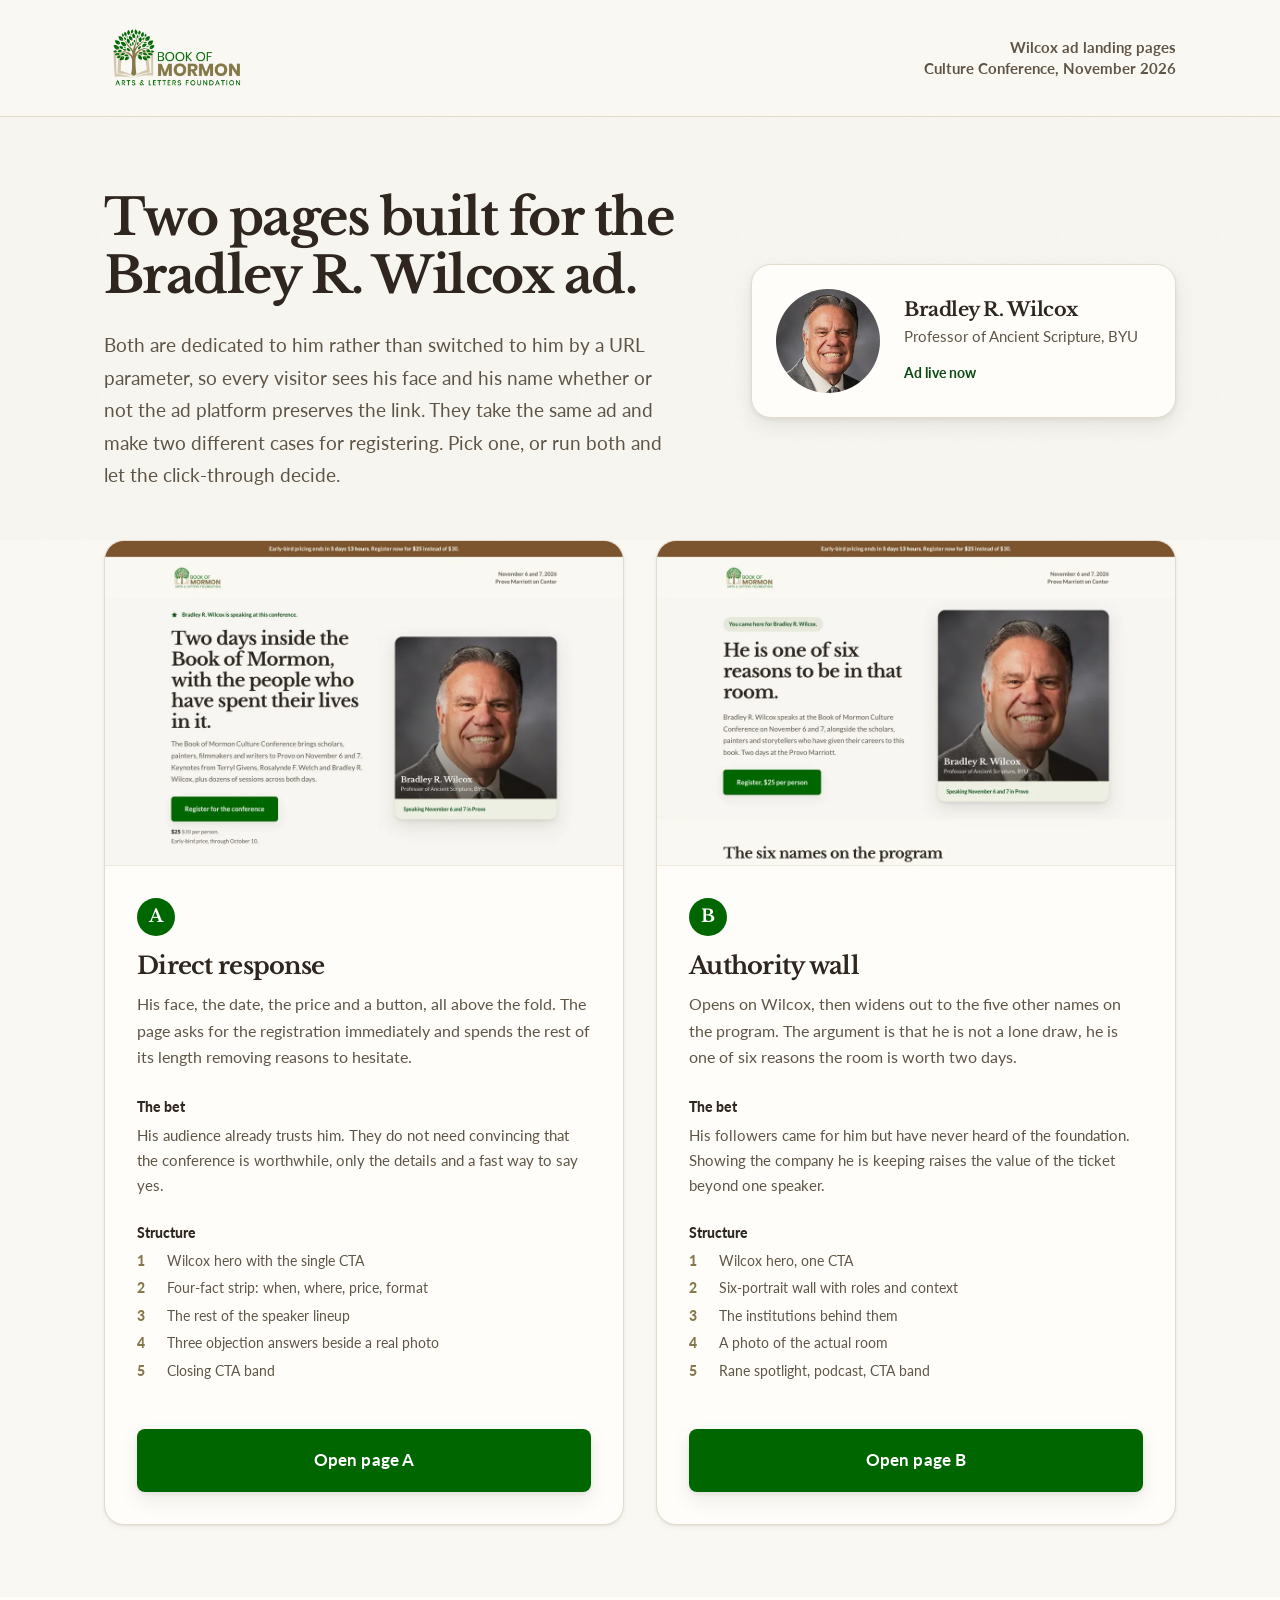
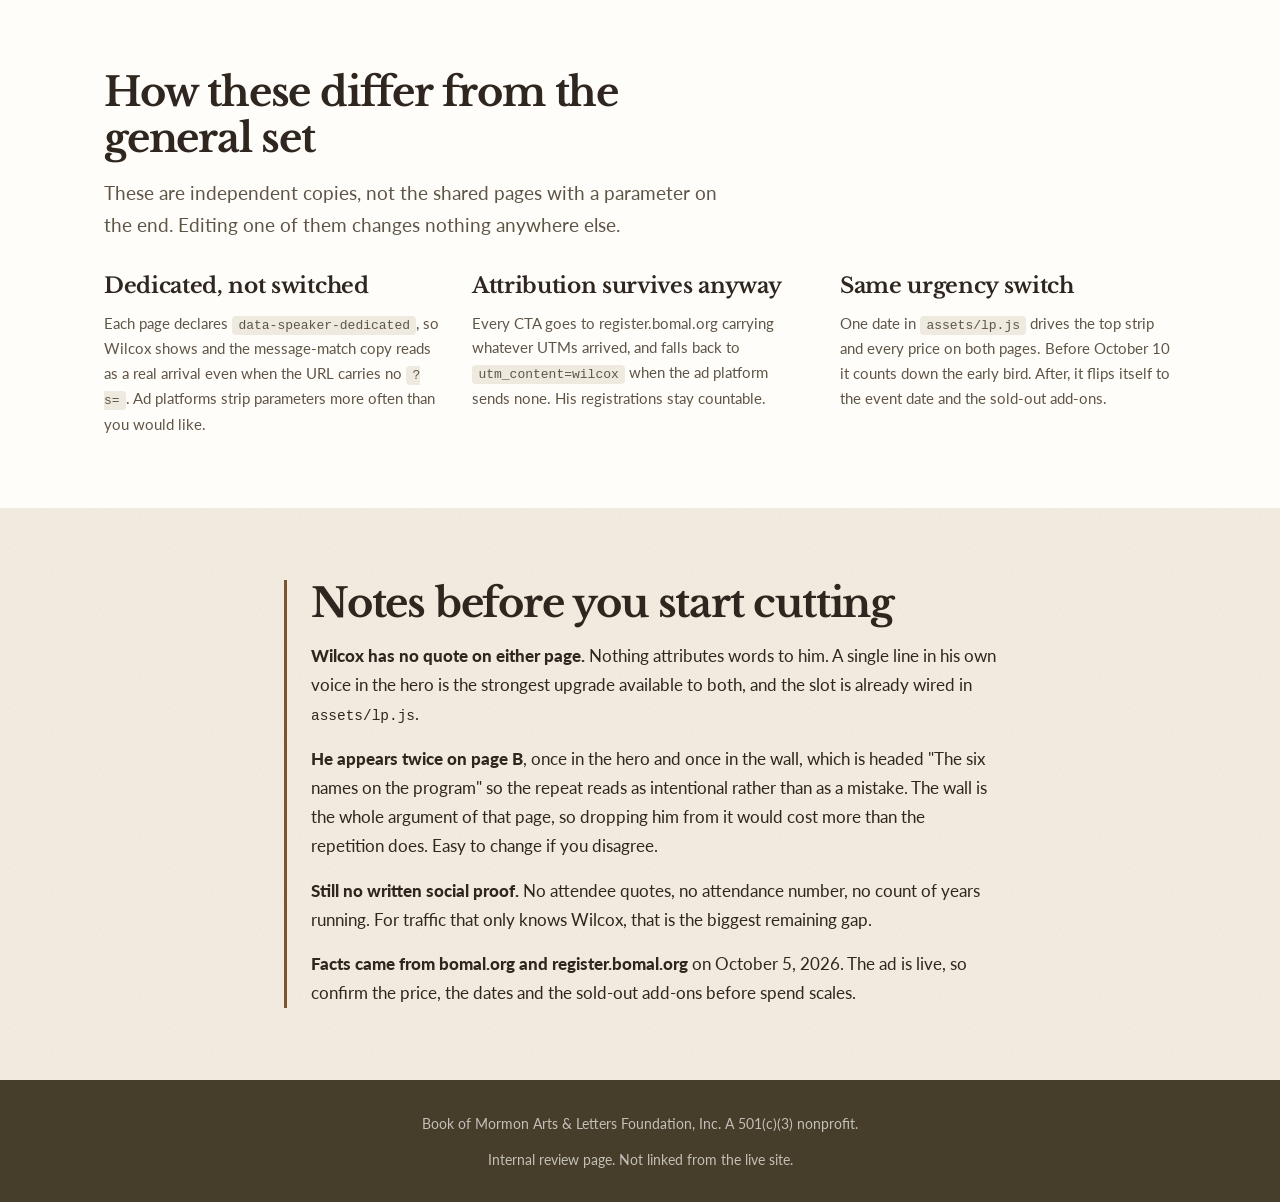
==== index.html @ 89d8a471 "Two landing pages dedicated to the Bradley R. Wilcox ad Independent copies of options A and B, so ed" ====
<!DOCTYPE html>
<html lang="en" data-asset-base="brand_assets/">
<head>
<meta charset="utf-8">
<meta name="viewport" content="width=device-width, initial-scale=1">
<title>Wilcox ad landing pages | Book of Mormon Culture Conference</title>
<meta name="description" content="Two landing pages built for the live Bradley R. Wilcox ad. Review and pick a direction.">
<link rel="icon" href="brand_assets/logo-icon.webp">
<link rel="preconnect" href="https://fonts.googleapis.com">
<link rel="preconnect" href="https://fonts.gstatic.com" crossorigin>
<link href="https://fonts.googleapis.com/css2?family=Libre+Baskerville:ital,wght@0,400;0,700;1,400&family=Lato:wght@400;600;700;900&display=swap" rel="stylesheet">
<link rel="stylesheet" href="assets/brand.css">
<style>
  body{ padding-bottom:0; }

  .topbar{ padding-block:var(--s4); border-bottom:1px solid var(--line); }
  .topbar .wrap{ display:flex; align-items:center; justify-content:space-between; gap:var(--s3); flex-wrap:wrap; }
  .topbar img{ height:68px; width:auto; display:block; }
  .topbar .tag{ font-size:.9375rem; font-weight:700; color:var(--ink-soft); text-align:right; line-height:1.4; }

  .intro{ padding-block:var(--s7) var(--s6); }
  .intro-grid{ display:grid; gap:var(--s6); align-items:center; }
  @media (min-width:860px){ .intro-grid{ grid-template-columns:1.15fr .85fr; gap:var(--s7); } }
  .intro h1{ max-width:18ch; }
  .intro .lede{ margin-top:var(--s4); }

  .whocard{ display:flex; align-items:center; gap:var(--s4); padding:var(--s4);
    background:var(--card); border:1px solid var(--line); border-radius:var(--rad-xl); box-shadow:var(--sh-2); }
  .whocard .portrait{ width:104px; height:104px; flex:none; border-radius:50%; }
  .whocard .portrait::after{ display:none; }
  .whocard b{ display:block; font-family:'Libre Baskerville',Georgia,serif; font-weight:700;
    font-size:1.2rem; letter-spacing:-.025em; line-height:1.25; }
  .whocard span{ display:block; margin-top:.3rem; font-size:.9375rem; color:var(--ink-soft); line-height:1.55; }
  .whocard em{ display:block; margin-top:var(--s2); font-style:normal; font-size:.875rem;
    font-weight:700; color:var(--green-deep); }

  .options{ display:grid; gap:var(--s5); }
  @media (min-width:860px){ .options{ grid-template-columns:repeat(2,1fr); } }

  .opt{ display:flex; flex-direction:column; background:var(--card); border:1px solid var(--line);
    border-radius:var(--rad-xl); box-shadow:var(--sh-1); overflow:hidden;
    transition:transform .3s var(--ease), box-shadow .3s var(--ease); }
  .opt:hover{ transform:translateY(-4px); box-shadow:var(--sh-3); }

  .opt-shot{ border-bottom:1px solid var(--line-soft); overflow:hidden; background:var(--paper); }
  .opt-shot img{ display:block; width:100%; height:auto; }

  .opt-top{ padding:var(--s5) var(--s5) var(--s4); }
  .opt-letter{ display:inline-flex; align-items:center; justify-content:center;
    width:38px; height:38px; border-radius:50%; background:var(--green); color:#fff;
    font-family:'Libre Baskerville',Georgia,serif; font-weight:700; font-size:1.1rem; margin-bottom:var(--s3); }
  .opt-top h2{ font-size:1.5rem; margin-bottom:var(--s2); }
  .opt-top .what{ font-size:1rem; color:var(--ink-soft); line-height:1.65; }

  .opt-body{ padding:0 var(--s5) var(--s4); flex:1; display:flex; flex-direction:column; gap:var(--s4); }
  .opt-row b{ display:block; font-size:.875rem; font-weight:900; margin-bottom:.3rem; }
  .opt-row p{ font-size:.9375rem; color:var(--ink-soft); line-height:1.65; }
  .opt-structure{ list-style:none; margin:0; padding:0; font-size:.875rem; color:var(--ink-soft); line-height:1.5; }
  .opt-structure li{ display:flex; gap:.55rem; }
  .opt-structure li + li{ margin-top:.4rem; }
  .opt-structure .n{ flex:none; width:1.3rem; font-weight:900; color:var(--tan); }

  .opt-foot{ margin-top:auto; padding:var(--s4) var(--s5) var(--s5); }

  .mech{ display:grid; gap:var(--s5); }
  @media (min-width:800px){ .mech{ grid-template-columns:repeat(3,1fr); } }
  .mech h3{ margin-bottom:var(--s2); }
  .mech p{ font-size:.9375rem; color:var(--ink-soft); line-height:1.65; }
  .mech code{ font-family:ui-monospace,SFMono-Regular,Menlo,monospace; font-size:.8125rem;
    background:rgba(133,120,74,.14); padding:.12rem .4rem; border-radius:4px; }

  .note{ border-left:3px solid var(--brown); padding-left:var(--s4); }
  .note p + p{ margin-top:var(--s3); }
  .note b{ font-weight:900; }
  .note code{ font-family:ui-monospace,SFMono-Regular,Menlo,monospace; font-size:.85em; }
</style>
</head>
<body>

<header class="topbar">
  <div class="wrap">
    <img src="brand_assets/logo-full.webp" alt="Book of Mormon Arts &amp; Letters Foundation">
    <p class="tag">Wilcox ad landing pages<br>Culture Conference, November 2026</p>
  </div>
</header>

<main>
  <section class="intro grain">
    <div class="wrap intro-grid">
      <div>
        <h1>Two pages built for the Bradley R. Wilcox ad.</h1>
        <p class="lede measure">
          Both are dedicated to him rather than switched to him by a URL parameter, so every
          visitor sees his face and his name whether or not the ad platform preserves the link.
          They take the same ad and make two different cases for registering. Pick one, or run
          both and let the click-through decide.
        </p>
      </div>
      <div class="whocard">
        <div class="portrait">
          <img src="brand_assets/speakers/wilcox.webp" alt="Bradley R. Wilcox" width="400" height="400">
        </div>
        <div>
          <b>Bradley R. Wilcox</b>
          <span>Professor of Ancient Scripture, BYU</span>
          <em>Ad live now</em>
        </div>
      </div>
    </div>
  </section>

  <section class="section" style="padding-top:0">
    <div class="wrap">
      <div class="options">

        <article class="opt">
          <div class="opt-shot">
            <img src="brand_assets/shots/page-a.webp" alt="Preview of landing page A" width="1120" height="700" loading="lazy">
          </div>
          <div class="opt-top">
            <p class="opt-letter">A</p>
            <h2>Direct response</h2>
            <p class="what">
              His face, the date, the price and a button, all above the fold. The page asks for
              the registration immediately and spends the rest of its length removing reasons to
              hesitate.
            </p>
          </div>
          <div class="opt-body">
            <div class="opt-row">
              <b>The bet</b>
              <p>His audience already trusts him. They do not need convincing that the conference
                 is worthwhile, only the details and a fast way to say yes.</p>
            </div>
            <div class="opt-row">
              <b>Structure</b>
              <ul class="opt-structure">
                <li><span class="n">1</span><span>Wilcox hero with the single CTA</span></li>
                <li><span class="n">2</span><span>Four-fact strip: when, where, price, format</span></li>
                <li><span class="n">3</span><span>The rest of the speaker lineup</span></li>
                <li><span class="n">4</span><span>Three objection answers beside a real photo</span></li>
                <li><span class="n">5</span><span>Closing CTA band</span></li>
              </ul>
            </div>
          </div>
          <div class="opt-foot">
            <a class="btn btn-primary btn-block" href="direct.html">Open page A</a>
          </div>
        </article>

        <article class="opt">
          <div class="opt-shot">
            <img src="brand_assets/shots/page-b.webp" alt="Preview of landing page B" width="1120" height="700" loading="lazy">
          </div>
          <div class="opt-top">
            <p class="opt-letter">B</p>
            <h2>Authority wall</h2>
            <p class="what">
              Opens on Wilcox, then widens out to the five other names on the program. The
              argument is that he is not a lone draw, he is one of six reasons the room is worth
              two days.
            </p>
          </div>
          <div class="opt-body">
            <div class="opt-row">
              <b>The bet</b>
              <p>His followers came for him but have never heard of the foundation. Showing the
                 company he is keeping raises the value of the ticket beyond one speaker.</p>
            </div>
            <div class="opt-row">
              <b>Structure</b>
              <ul class="opt-structure">
                <li><span class="n">1</span><span>Wilcox hero, one CTA</span></li>
                <li><span class="n">2</span><span>Six-portrait wall with roles and context</span></li>
                <li><span class="n">3</span><span>The institutions behind them</span></li>
                <li><span class="n">4</span><span>A photo of the actual room</span></li>
                <li><span class="n">5</span><span>Rane spotlight, podcast, CTA band</span></li>
              </ul>
            </div>
          </div>
          <div class="opt-foot">
            <a class="btn btn-primary btn-block" href="authority.html">Open page B</a>
          </div>
        </article>

      </div>
    </div>
  </section>

  <section class="section band-card">
    <div class="wrap stack-5">
      <div class="measure">
        <h2>How these differ from the general set</h2>
        <p class="lede" style="margin-top:var(--s3)">
          These are independent copies, not the shared pages with a parameter on the end.
          Editing one of them changes nothing anywhere else.
        </p>
      </div>
      <div class="mech">
        <div>
          <h3>Dedicated, not switched</h3>
          <p>
            Each page declares <code>data-speaker-dedicated</code>, so Wilcox shows and the
            message-match copy reads as a real arrival even when the URL carries no
            <code>?s=</code>. Ad platforms strip parameters more often than you would like.
          </p>
        </div>
        <div>
          <h3>Attribution survives anyway</h3>
          <p>
            Every CTA goes to register.bomal.org carrying whatever UTMs arrived, and falls back
            to <code>utm_content=wilcox</code> when the ad platform sends none. His registrations
            stay countable.
          </p>
        </div>
        <div>
          <h3>Same urgency switch</h3>
          <p>
            One date in <code>assets/lp.js</code> drives the top strip and every price on both
            pages. Before October 10 it counts down the early bird. After, it flips itself to the
            event date and the sold-out add-ons.
          </p>
        </div>
      </div>
    </div>
  </section>

  <section class="section band-paper grain">
    <div class="wrap-narrow">
      <div class="note">
        <h2 style="margin-bottom:var(--s3)">Notes before you start cutting</h2>
        <p>
          <b>Wilcox has no quote on either page.</b> Nothing attributes words to him. A single
          line in his own voice in the hero is the strongest upgrade available to both, and the
          slot is already wired in <code>assets/lp.js</code>.
        </p>
        <p>
          <b>He appears twice on page B</b>, once in the hero and once in the wall, which is
          headed "The six names on the program" so the repeat reads as intentional rather than
          as a mistake. The wall is the whole argument of that page, so dropping him from it
          would cost more than the repetition does. Easy to change if you disagree.
        </p>
        <p>
          <b>Still no written social proof.</b> No attendee quotes, no attendance number, no
          count of years running. For traffic that only knows Wilcox, that is the biggest
          remaining gap.
        </p>
        <p>
          <b>Facts came from bomal.org and register.bomal.org</b> on October 5, 2026. The ad is
          live, so confirm the price, the dates and the sold-out add-ons before spend scales.
        </p>
      </div>
    </div>
  </section>
</main>

<footer class="sitefoot">
  <div class="wrap center stack-2">
    <p>Book of Mormon Arts &amp; Letters Foundation, Inc. A 501(c)(3) nonprofit.</p>
    <p>Internal review page. Not linked from the live site.</p>
  </div>
</footer>

</body>
</html>
---- assets/brand.css ----
/* ============================================================
   Book of Mormon Arts & Letters Foundation
   Landing page brand layer. Shared by all four options.
   Palette and type pulled from the live bomal.org build.
   ============================================================ */

:root{
  /* Ink */
  --ink:        #2E261F;   /* hsl(30 20% 15%) site foreground */
  --ink-soft:   #5F5547;   /* hsl(30 15% 45%) site muted-foreground */
  --ink-faint:  #8C8272;

  /* Paper */
  --cream:      #FAF8F3;   /* hsl(40 30% 97%) site background */
  --paper:      #F3EEE1;   /* warmer band */
  --card:       #FFFDF9;   /* hsl(40 20% 99%) site card */
  --line:       #E3DCCC;   /* hsl(40 20% 85%) site border */
  --line-soft:  #EFEADD;

  /* Green: the logo mark is a deep forest green, the site chrome a muted olive. */
  --green:      #006700;   /* sampled from logo-full.webp */
  --green-deep: #0A4A12;
  --green-dark: #255125;   /* sampled from logo-full.webp */
  --olive:      #7D975E;   /* hsl(93 23% 48%) site primary */
  --olive-dark: #6E8750;   /* hsl(93 23% 44%) site faq-q-bg */

  /* Earth */
  --tan:        #85784A;   /* sampled from logo-full.webp */
  --tan-light:  #D2C7AD;   /* sampled from logo-full.webp */
  --brown:      #7C542D;   /* hsl(30 47% 33%) site brown */
  --bark:       #463D2A;   /* hsl(40 25% 22%) site nav */

  /* Spacing scale. Intentional tokens, not arbitrary steps. */
  --s1: .5rem;  --s2: .75rem; --s3: 1rem;   --s4: 1.5rem;
  --s5: 2rem;   --s6: 3rem;   --s7: 4.5rem; --s8: 6.5rem;

  --rad:   .5rem;
  --rad-lg:.75rem;
  --rad-xl:1.25rem;

  /* Elevation. Dark only, never a coloured glow. */
  --sh-1: 0 1px 2px rgba(29,23,16,.06), 0 2px 6px rgba(29,23,16,.05);
  --sh-2: 0 2px 4px rgba(29,23,16,.07), 0 8px 20px rgba(29,23,16,.08);
  --sh-3: 0 4px 8px rgba(29,23,16,.08), 0 18px 44px rgba(29,23,16,.12);

  --ease: cubic-bezier(.34,1.3,.5,1);
}

*,*::before,*::after{ box-sizing:border-box; }

/* The hidden attribute has to outrank author display rules, or speaker-only
   blocks and struck-through prices render when they should not. */
[hidden]{ display:none !important; }

html{ -webkit-text-size-adjust:100%; }

body{
  margin:0;
  background:var(--cream);
  color:var(--ink);
  font-family:'Lato',-apple-system,BlinkMacSystemFont,'Segoe UI',sans-serif;
  font-size:1.0625rem;
  line-height:1.7;
  -webkit-font-smoothing:antialiased;
}

h1,h2,h3,.display{
  font-family:'Libre Baskerville',Georgia,serif;
  font-weight:700;
  line-height:1.15;
  letter-spacing:-.03em;
  margin:0;
  color:var(--ink);
}
h1{ font-size:clamp(2.05rem,4.6vw,3.15rem); }
h2{ font-size:clamp(1.65rem,3.6vw,2.5rem); }
h3{ font-size:clamp(1.1rem,1.8vw,1.35rem); letter-spacing:-.015em; }
p{ margin:0; }
a{ color:inherit; }

/* Body copy sits at a comfortable measure. */
.lede{ font-size:clamp(1.0625rem,1.6vw,1.2rem); color:var(--ink-soft); line-height:1.7; }
.measure{ max-width:62ch; }
.measure-tight{ max-width:46ch; }

/* ---------- Layout ---------- */
.wrap{ width:100%; max-width:1120px; margin-inline:auto; padding-inline:var(--s4); }
.wrap-narrow{ width:100%; max-width:760px; margin-inline:auto; padding-inline:var(--s4); }
.section{ padding-block:var(--s7); }
.section-lg{ padding-block:var(--s8); }

/* Textured paper band, built from the hero banner's own cream. */
.band-paper{ background:var(--paper); }
.band-card { background:var(--card); }
.band-bark {
  background:
    radial-gradient(900px 420px at 18% 0%,  rgba(125,151,94,.22), transparent 62%),
    radial-gradient(780px 460px at 86% 100%, rgba(124,84,45,.26), transparent 60%),
    var(--bark);
  color:var(--cream);
}
.band-bark h1,.band-bark h2,.band-bark h3{ color:#fff; }
.band-bark .lede{ color:rgba(250,248,243,.78); }

/* Fine grain so large flat fields do not look like plastic. */
.grain{ position:relative; isolation:isolate; }
.grain::after{
  content:''; position:absolute; inset:0; z-index:-1; pointer-events:none;
  opacity:.5; mix-blend-mode:multiply;
  background-image:url("data:image/svg+xml,%3Csvg xmlns='http://www.w3.org/2000/svg' width='160' height='160'%3E%3Cfilter id='n'%3E%3CfeTurbulence type='fractalNoise' baseFrequency='.85' numOctaves='3' stitchTiles='stitch'/%3E%3CfeColorMatrix type='saturate' values='0'/%3E%3C/filter%3E%3Crect width='160' height='160' filter='url(%23n)' opacity='.19'/%3E%3C/svg%3E");
}

/* ---------- Buttons ---------- */
.btn{
  display:inline-block; text-align:center;
  font-family:'Lato',sans-serif; font-weight:700; font-size:1.0625rem;
  letter-spacing:.005em; text-decoration:none; cursor:pointer;
  padding:1rem 1.9rem; border-radius:var(--rad); border:1px solid transparent;
  transition:transform .22s var(--ease), opacity .22s var(--ease), background-color .22s var(--ease), border-color .22s var(--ease), color .22s var(--ease);
}
.btn:hover{ transform:translateY(-2px); }
.btn:active{ transform:translateY(0); }
.btn:focus-visible{ outline:3px solid var(--bark); outline-offset:3px; }

.btn-primary{ background:var(--green); color:#fff; box-shadow:var(--sh-2); }
.btn-primary:hover{ background:var(--green-deep); }

.btn-onbark{ background:#fff; color:var(--green-deep); box-shadow:var(--sh-2); }
.btn-onbark:hover{ background:#F2EFE7; }
.btn-onbark:focus-visible{ outline-color:#fff; }

.btn-ghost{ background:transparent; color:var(--ink); border-color:var(--line); }
.btn-ghost:hover{ border-color:var(--tan); background:rgba(133,120,74,.07); }

.btn-lg{ padding:1.15rem 2.3rem; font-size:1.125rem; }
.btn-block{ width:100%; }

/* ---------- Pieces ---------- */
.card{
  background:var(--card); border:1px solid var(--line);
  border-radius:var(--rad-lg); box-shadow:var(--sh-1);
}

.rule{ height:1px; background:var(--line); border:0; margin:0; }

/* Portrait treatment: colour layer plus a bottom scrim so the grey studio
   backdrops of the supplied headshots sit in the warm palette. */
.portrait{ position:relative; overflow:hidden; background:var(--tan-light); }
.portrait img{ display:block; width:100%; height:100%; object-fit:cover; }
.portrait::before{
  content:''; position:absolute; inset:0; z-index:1; pointer-events:none;
  background:var(--tan); mix-blend-mode:multiply; opacity:.16;
}
.portrait::after{
  content:''; position:absolute; inset:0; z-index:2; pointer-events:none;
  background:linear-gradient(to top, rgba(29,23,16,.6), rgba(29,23,16,0) 55%);
}
.portrait > .portrait-cap{ position:absolute; z-index:3; left:0; right:0; bottom:0; padding:var(--s3); color:#fff; }

/* Urgency strip */
.urgency{
  background:var(--brown); color:#fff;
  font-size:.9375rem; font-weight:600; letter-spacing:.005em;
  text-align:center; padding:.7rem var(--s3); line-height:1.45;
}
.urgency b{ font-weight:900; }

/* Sticky mobile action bar. Every option carries one. */
.stickybar{
  position:fixed; left:0; right:0; bottom:0; z-index:60;
  background:rgba(255,253,249,.97); border-top:1px solid var(--line);
  box-shadow:0 -4px 20px rgba(29,23,16,.1);
  padding:.7rem var(--s3) calc(.7rem + env(safe-area-inset-bottom));
  display:flex; align-items:center; gap:var(--s3);
}
.stickybar .sb-price{ font-size:.875rem; line-height:1.3; color:var(--ink-soft); flex:1; }
.stickybar .sb-price strong{ display:block; color:var(--ink); font-weight:900; font-size:1rem; }
.stickybar .btn{ padding:.8rem 1.4rem; font-size:1rem; }
@media (min-width:860px){ .stickybar{ display:none; } }
@media (max-width:859px){ body{ padding-bottom:5.5rem; } }

/* Footer */
.sitefoot{ background:var(--bark); color:rgba(250,248,243,.7); font-size:.875rem; padding-block:var(--s5); }
.sitefoot a{ color:rgba(250,248,243,.9); }
.sitefoot a:hover{ color:#fff; }

/* Shared helpers */
.stack-1>*+*{ margin-top:var(--s1); }
.stack-2>*+*{ margin-top:var(--s2); }
.stack-3>*+*{ margin-top:var(--s3); }
.stack-4>*+*{ margin-top:var(--s4); }
.stack-5>*+*{ margin-top:var(--s5); }
.stack-6>*+*{ margin-top:var(--s6); }
.center{ text-align:center; }
.mx-auto{ margin-inline:auto; }

@media (prefers-reduced-motion:reduce){
  *,*::before,*::after{ animation-duration:.01ms !important; transition-duration:.01ms !important; }
  .btn:hover{ transform:none; }
}

/* Phone: the logo lockup and the date line crowd each other in the topbar.
   Raised specificity so this lands after each page's own .topbar rules. */
@media (max-width:560px){
  body .topbar img{ height:50px; }
  body .topbar .when,
  body .topbar .tag{ font-size:.8125rem; line-height:1.4; }
  body .topbar .wrap{ gap:var(--s2); }
}

/* ---------- Event photography ----------
   Real photos from a previous conference. Treated lightly on purpose: these
   are social proof, so faces have to stay legible. A faint warm multiply ties
   them to the palette without muddying skin tones. */
.photo{ position:relative; overflow:hidden; border-radius:var(--rad-lg);
  box-shadow:var(--sh-2); background:var(--tan-light); }
.photo img{ display:block; width:100%; height:100%; object-fit:cover; }
.photo::before{ content:''; position:absolute; inset:0; z-index:1; pointer-events:none;
  background:var(--tan); mix-blend-mode:multiply; opacity:.1; }

/* Only where copy sits on top of the image. */
.photo-caption::after{ content:''; position:absolute; inset:0; z-index:2; pointer-events:none;
  background:linear-gradient(to top, rgba(29,23,16,.78), rgba(29,23,16,.1) 55%, rgba(29,23,16,0)); }
.photo-caption .cap{ position:absolute; z-index:3; left:0; right:0; bottom:0;
  padding:var(--s5); color:#fff; }
.photo-caption .cap p{ font-size:1.0625rem; line-height:1.6; max-width:48ch;
  color:rgba(255,255,255,.92); }
.photo-caption .cap b{ display:block; font-family:'Libre Baskerville',Georgia,serif;
  font-weight:700; font-size:1.25rem; letter-spacing:-.02em; margin-bottom:.3rem; color:#fff; }

/* Full-bleed band that still respects the page gutter on phones. */
.photo-band{ width:100%; max-width:1280px; margin-inline:auto; padding-inline:var(--s4); }
.photo-band .photo{ aspect-ratio:16/9; border-radius:var(--rad-xl); }
@media (max-width:620px){ .photo-band .photo{ aspect-ratio:4/3; } }
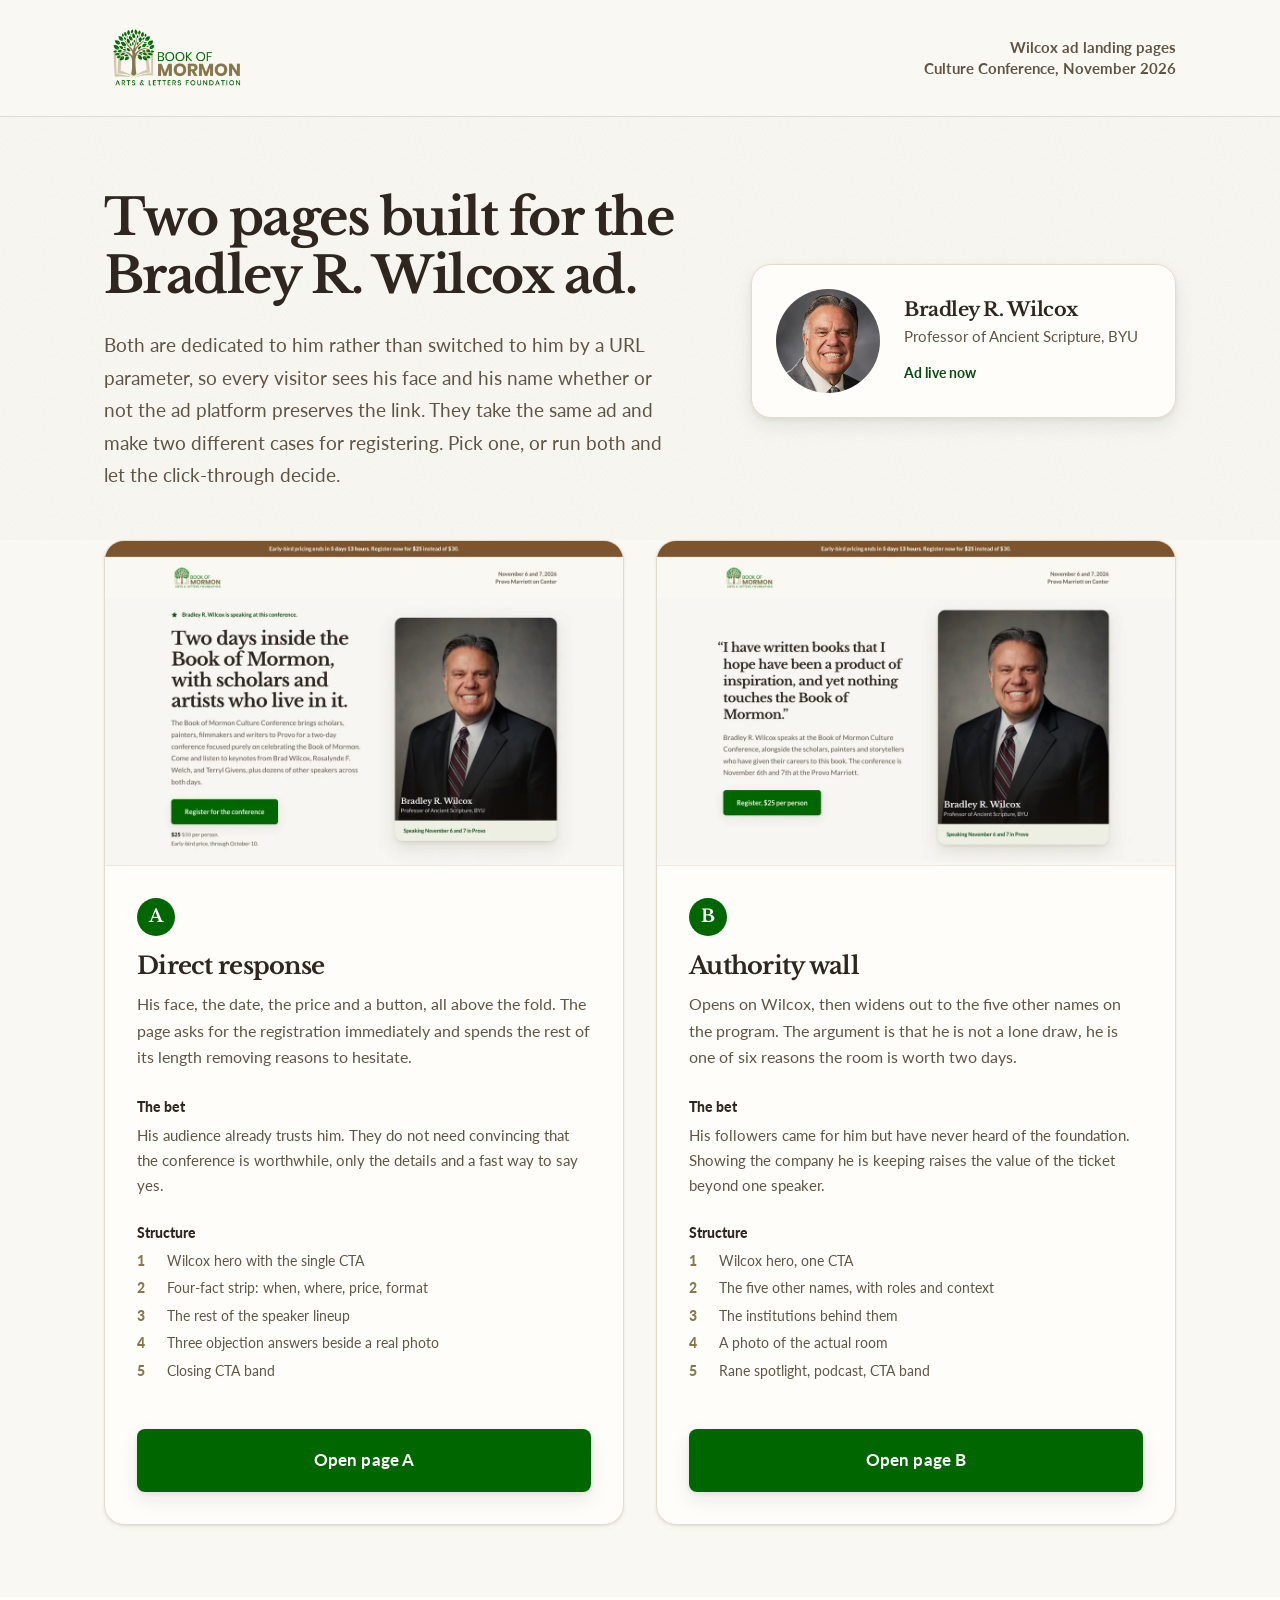
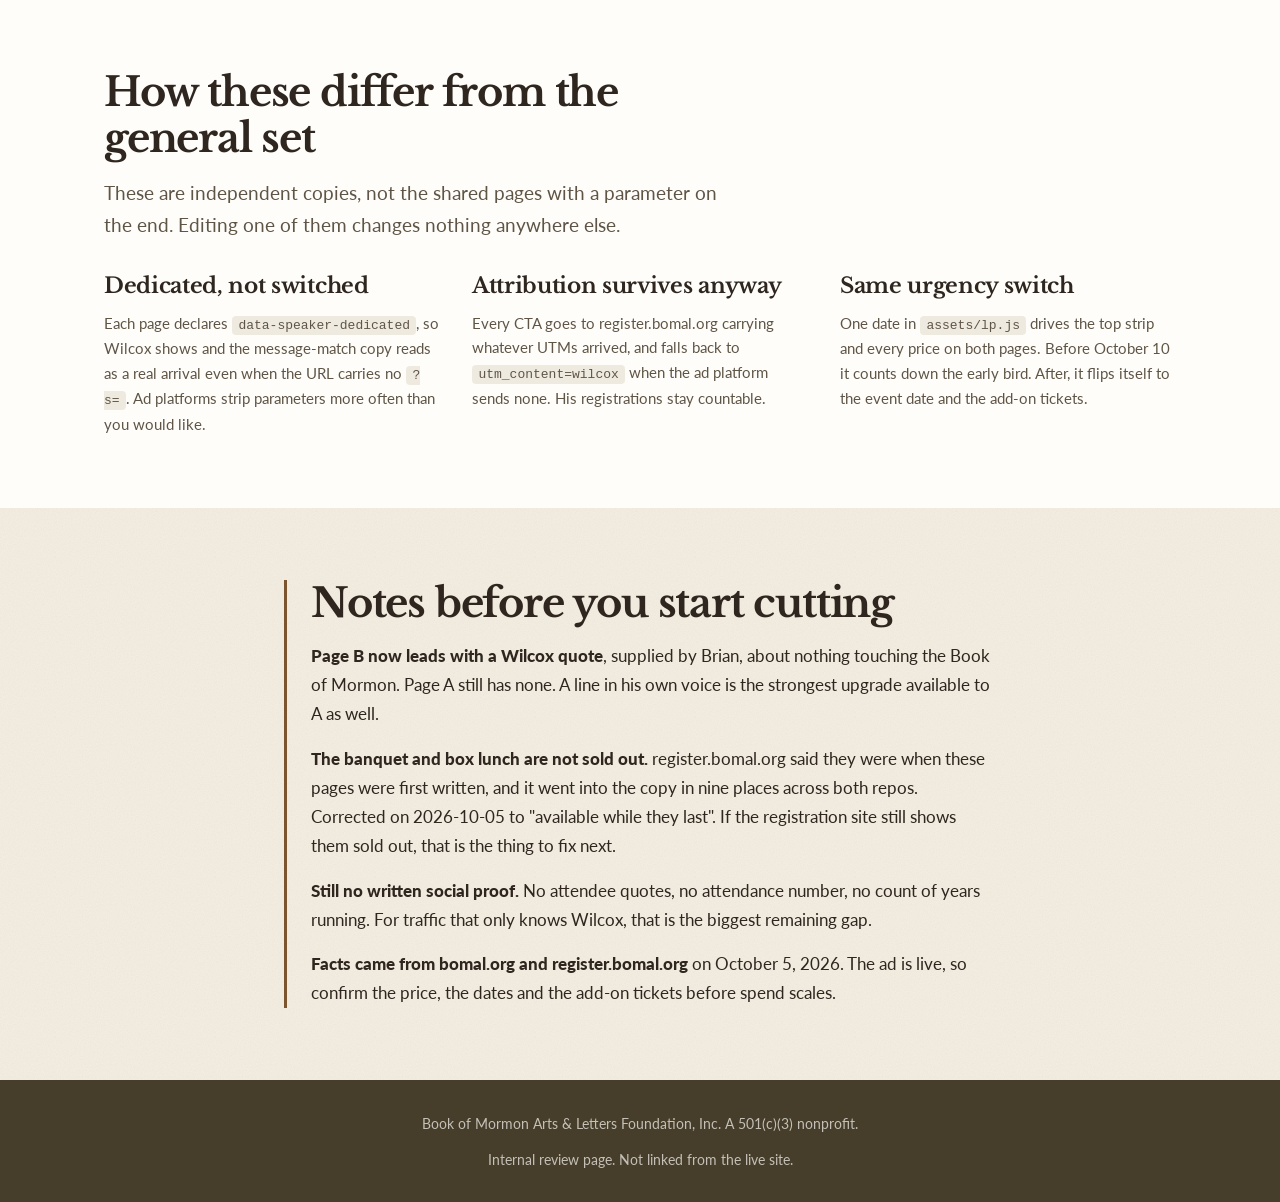
==== commit 4cd6437a: "Brian's copy pass on page B, and the add-ons are not sold out Page B: eyebrow removed, headline repl" ====
--- a/index.html
+++ b/index.html
@@ -171,7 +171,7 @@
               <b>Structure</b>
               <ul class="opt-structure">
                 <li><span class="n">1</span><span>Wilcox hero, one CTA</span></li>
-                <li><span class="n">2</span><span>Six-portrait wall with roles and context</span></li>
+                <li><span class="n">2</span><span>The five other names, with roles and context</span></li>
                 <li><span class="n">3</span><span>The institutions behind them</span></li>
                 <li><span class="n">4</span><span>A photo of the actual room</span></li>
                 <li><span class="n">5</span><span>Rane spotlight, podcast, CTA band</span></li>
@@ -218,7 +218,7 @@
           <p>
             One date in <code>assets/lp.js</code> drives the top strip and every price on both
             pages. Before October 10 it counts down the early bird. After, it flips itself to the
-            event date and the sold-out add-ons.
+            event date and the add-on tickets.
           </p>
         </div>
       </div>
@@ -230,15 +230,15 @@
       <div class="note">
         <h2 style="margin-bottom:var(--s3)">Notes before you start cutting</h2>
         <p>
-          <b>Wilcox has no quote on either page.</b> Nothing attributes words to him. A single
-          line in his own voice in the hero is the strongest upgrade available to both, and the
-          slot is already wired in <code>assets/lp.js</code>.
-        </p>
-        <p>
-          <b>He appears twice on page B</b>, once in the hero and once in the wall, which is
-          headed "The six names on the program" so the repeat reads as intentional rather than
-          as a mistake. The wall is the whole argument of that page, so dropping him from it
-          would cost more than the repetition does. Easy to change if you disagree.
+          <b>Page B now leads with a Wilcox quote</b>, supplied by Brian, about nothing touching
+          the Book of Mormon. Page A still has none. A line in his own voice is the strongest
+          upgrade available to A as well.
+        </p>
+        <p>
+          <b>The banquet and box lunch are not sold out.</b> register.bomal.org said they were
+          when these pages were first written, and it went into the copy in nine places across
+          both repos. Corrected on 2026-10-05 to "available while they last". If the
+          registration site still shows them sold out, that is the thing to fix next.
         </p>
         <p>
           <b>Still no written social proof.</b> No attendee quotes, no attendance number, no
@@ -247,7 +247,7 @@
         </p>
         <p>
           <b>Facts came from bomal.org and register.bomal.org</b> on October 5, 2026. The ad is
-          live, so confirm the price, the dates and the sold-out add-ons before spend scales.
+          live, so confirm the price, the dates and the add-on tickets before spend scales.
         </p>
       </div>
     </div>
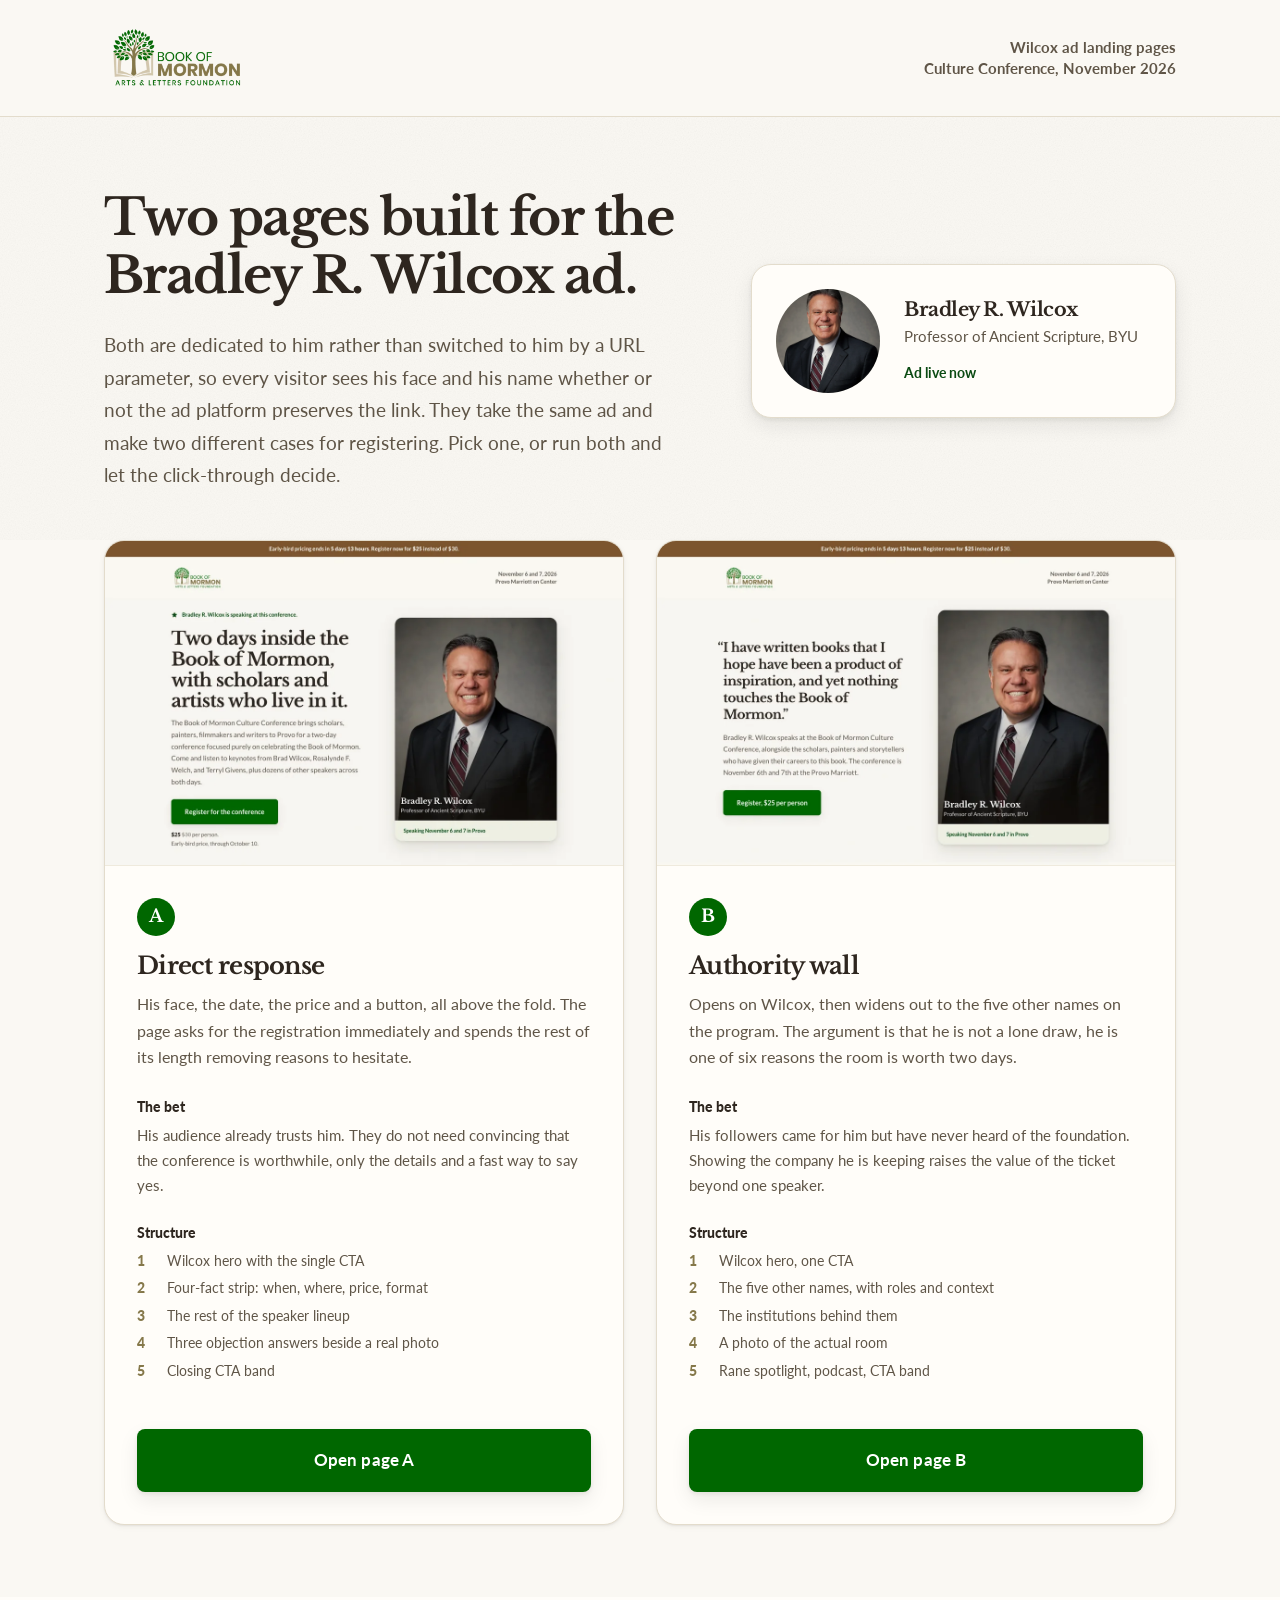
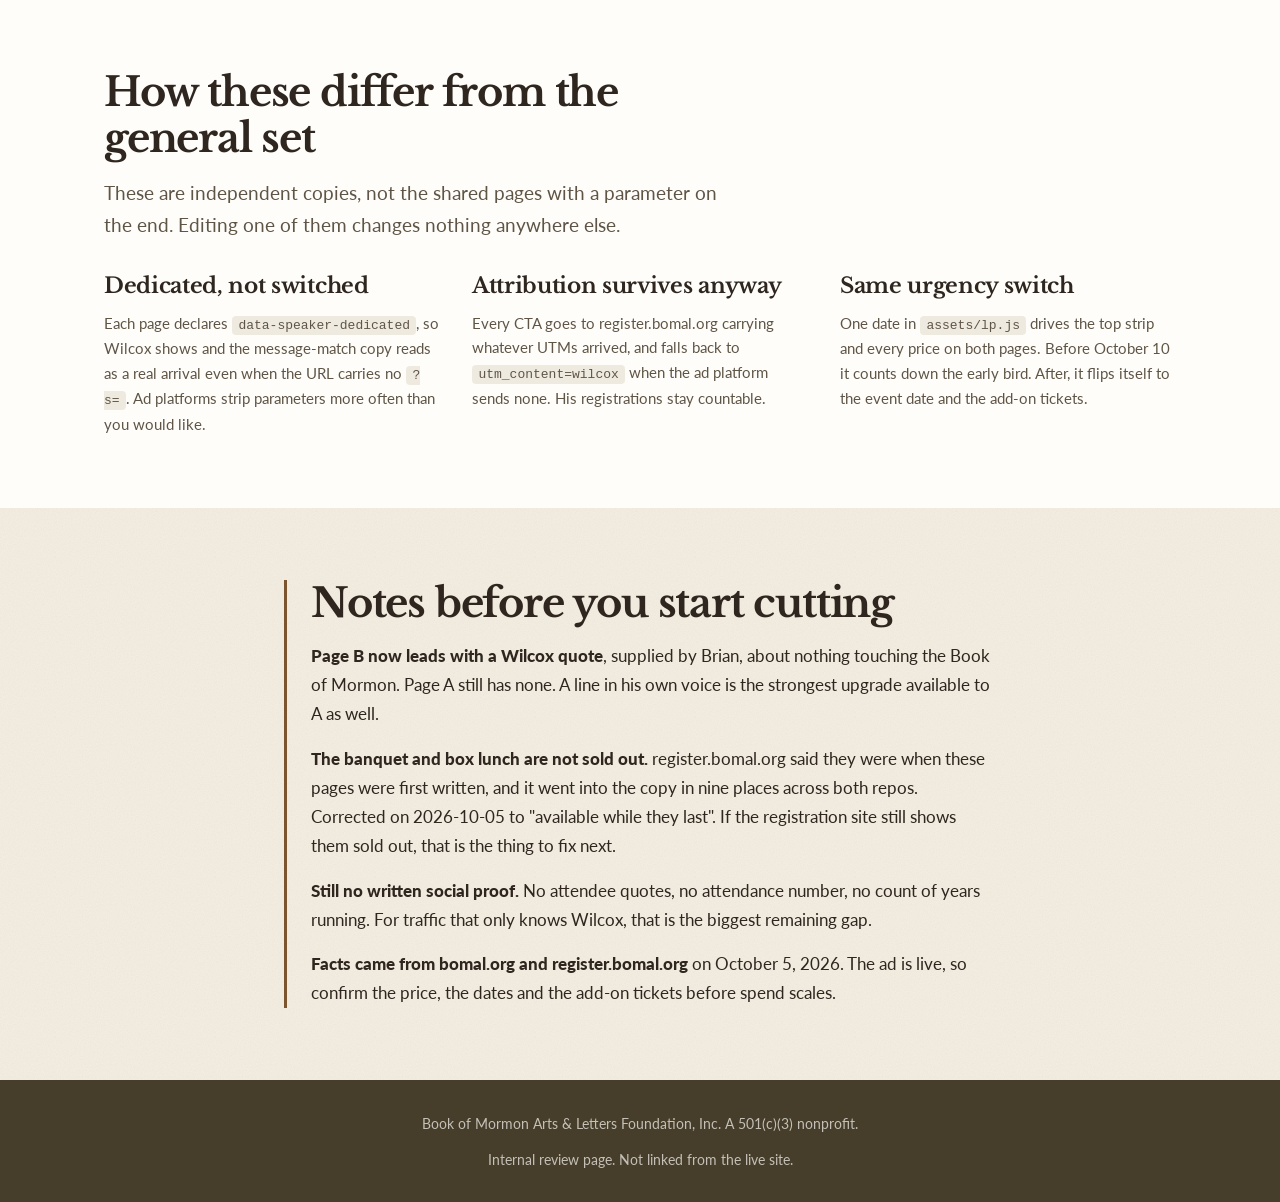
==== commit 57c8022f: "Use one photo per person across both pages Welch's new portrait went onto page B only, so page A's l" ====
--- a/index.html
+++ b/index.html
@@ -98,7 +98,7 @@
       </div>
       <div class="whocard">
         <div class="portrait">
-          <img src="brand_assets/speakers/wilcox.webp" alt="Bradley R. Wilcox" width="400" height="400">
+          <img src="brand_assets/speakers/wilcox-portrait.webp" alt="Bradley R. Wilcox" width="1000" height="1250">
         </div>
         <div>
           <b>Bradley R. Wilcox</b>
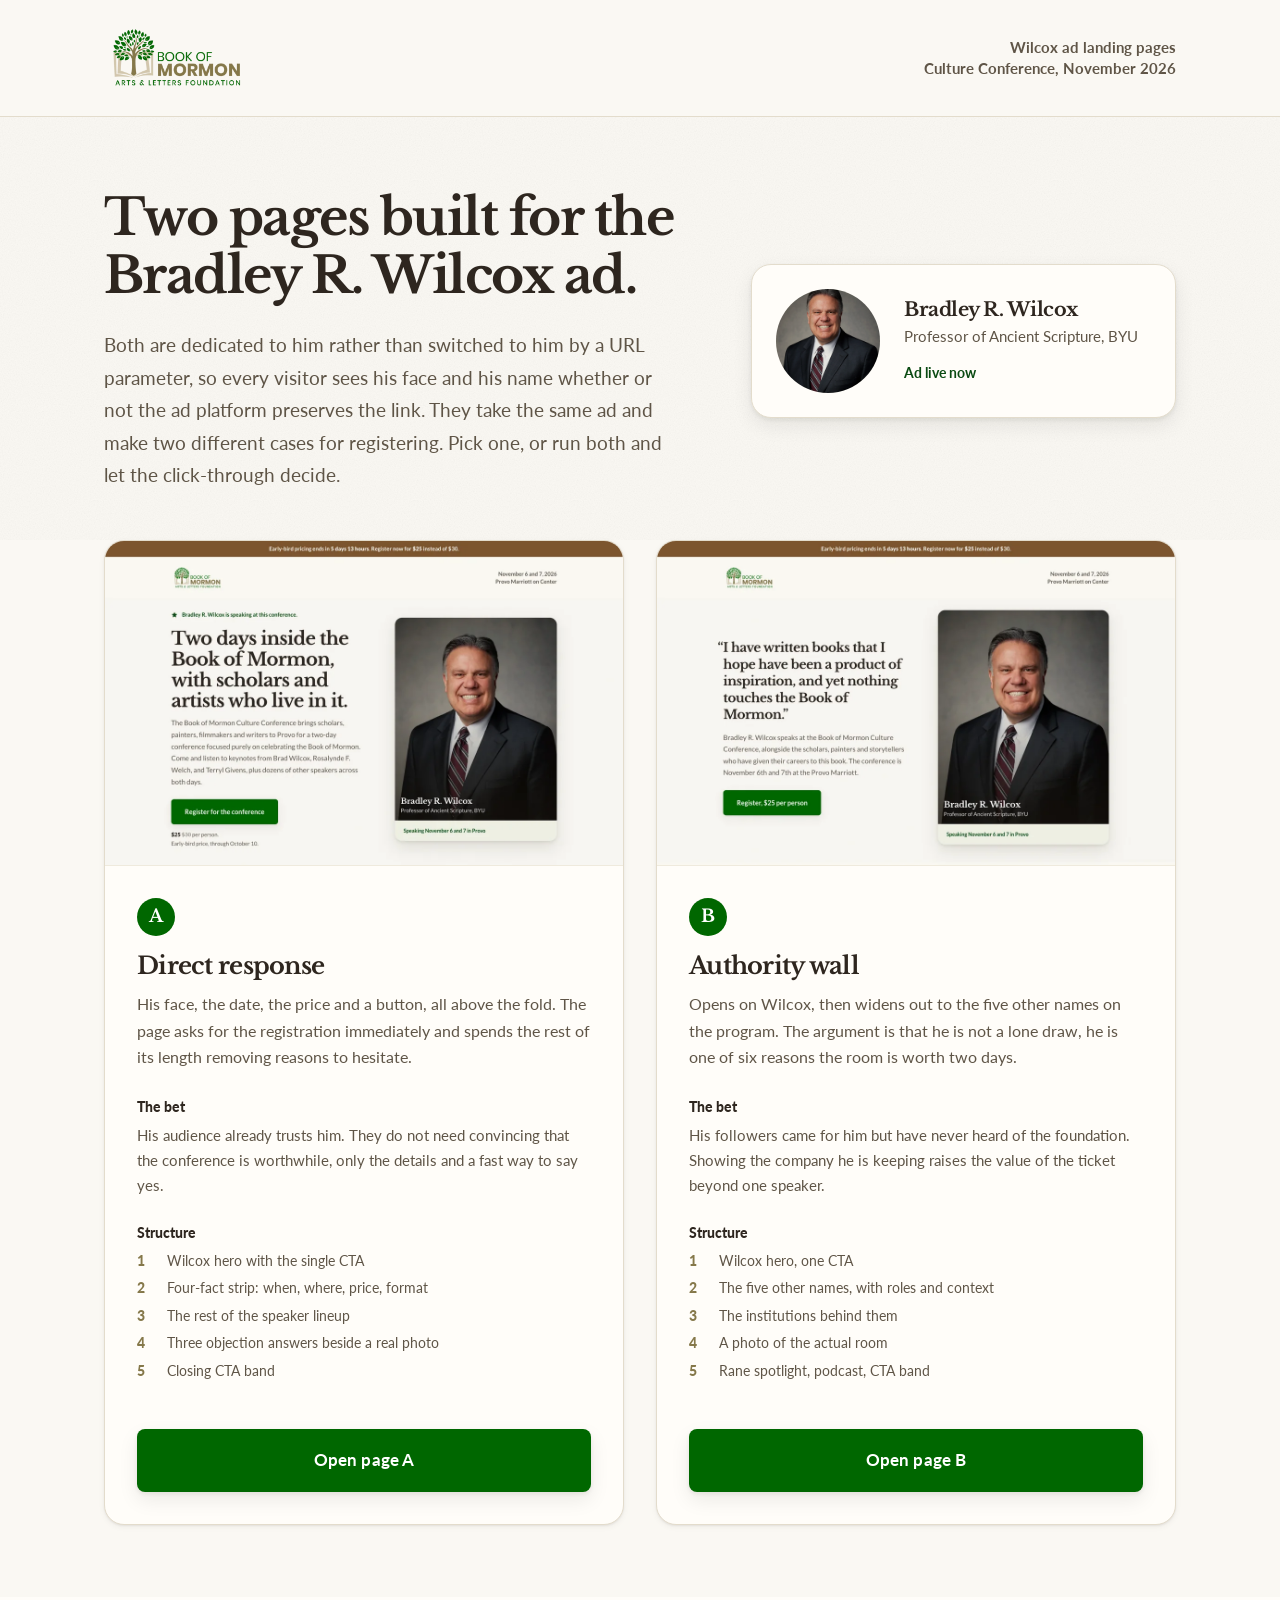
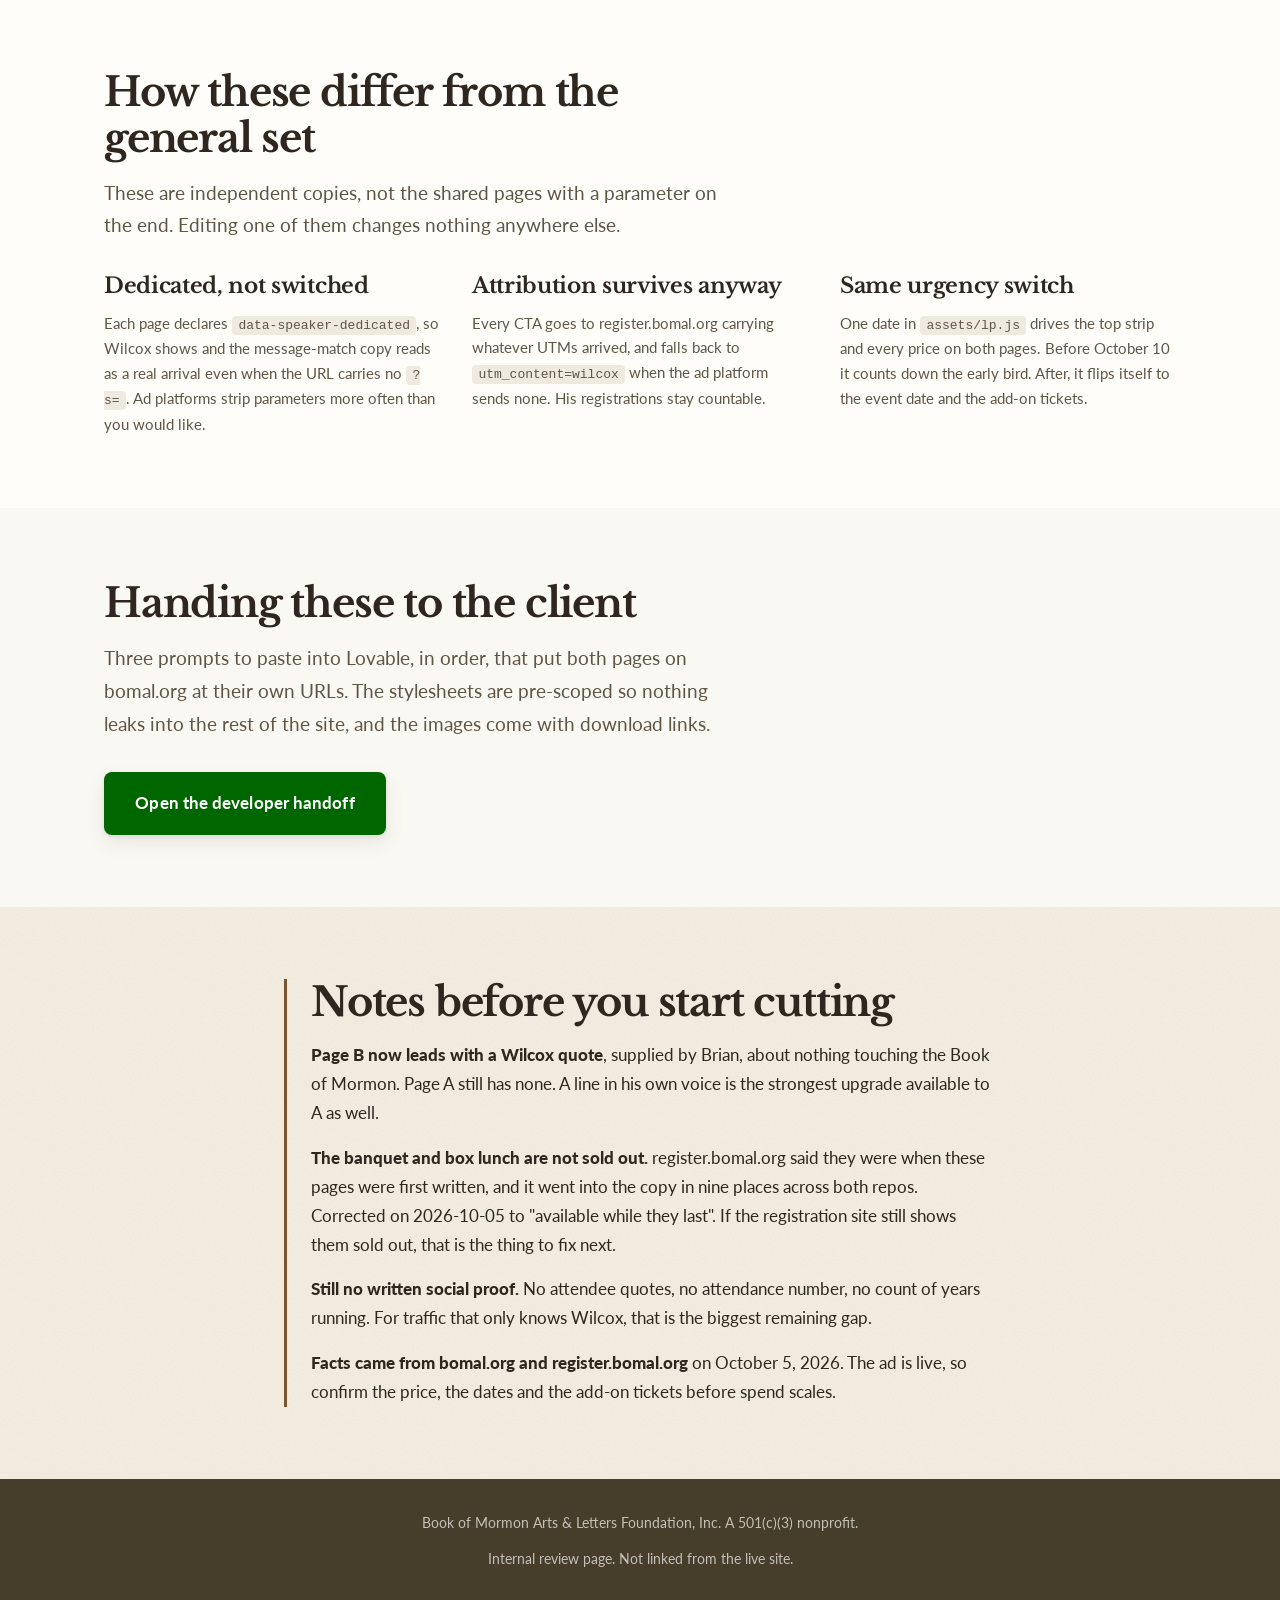
==== commit d063e29c: "Add a developer handoff page with Lovable prompts Three copy-paste prompts that put both pages on bo" ====
--- a/index.html
+++ b/index.html
@@ -225,6 +225,22 @@
     </div>
   </section>
 
+  <section class="section">
+    <div class="wrap">
+      <div class="measure">
+        <h2>Handing these to the client</h2>
+        <p class="lede" style="margin-top:var(--s3)">
+          Three prompts to paste into Lovable, in order, that put both pages on bomal.org at
+          their own URLs. The stylesheets are pre-scoped so nothing leaks into the rest of the
+          site, and the images come with download links.
+        </p>
+        <p style="margin-top:var(--s5)">
+          <a class="btn btn-primary" href="handoff.html">Open the developer handoff</a>
+        </p>
+      </div>
+    </div>
+  </section>
+
   <section class="section band-paper grain">
     <div class="wrap-narrow">
       <div class="note">
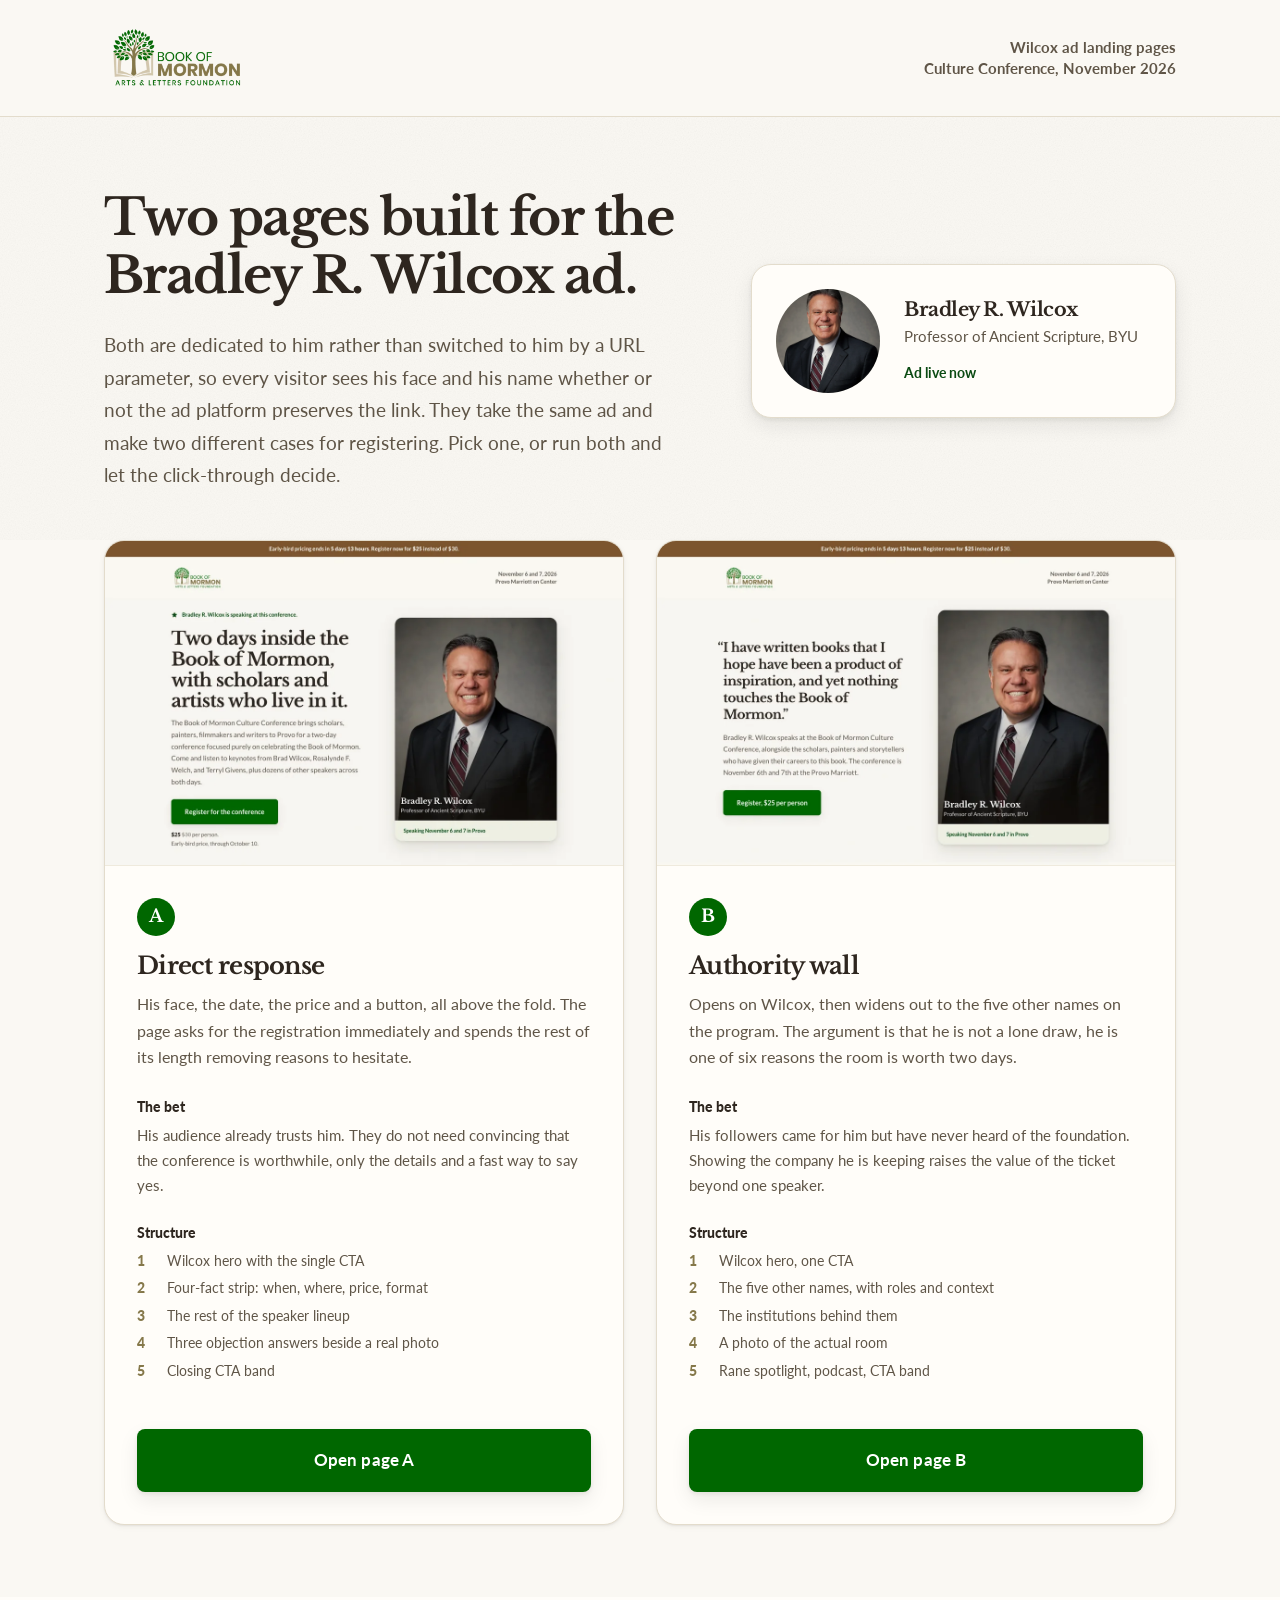
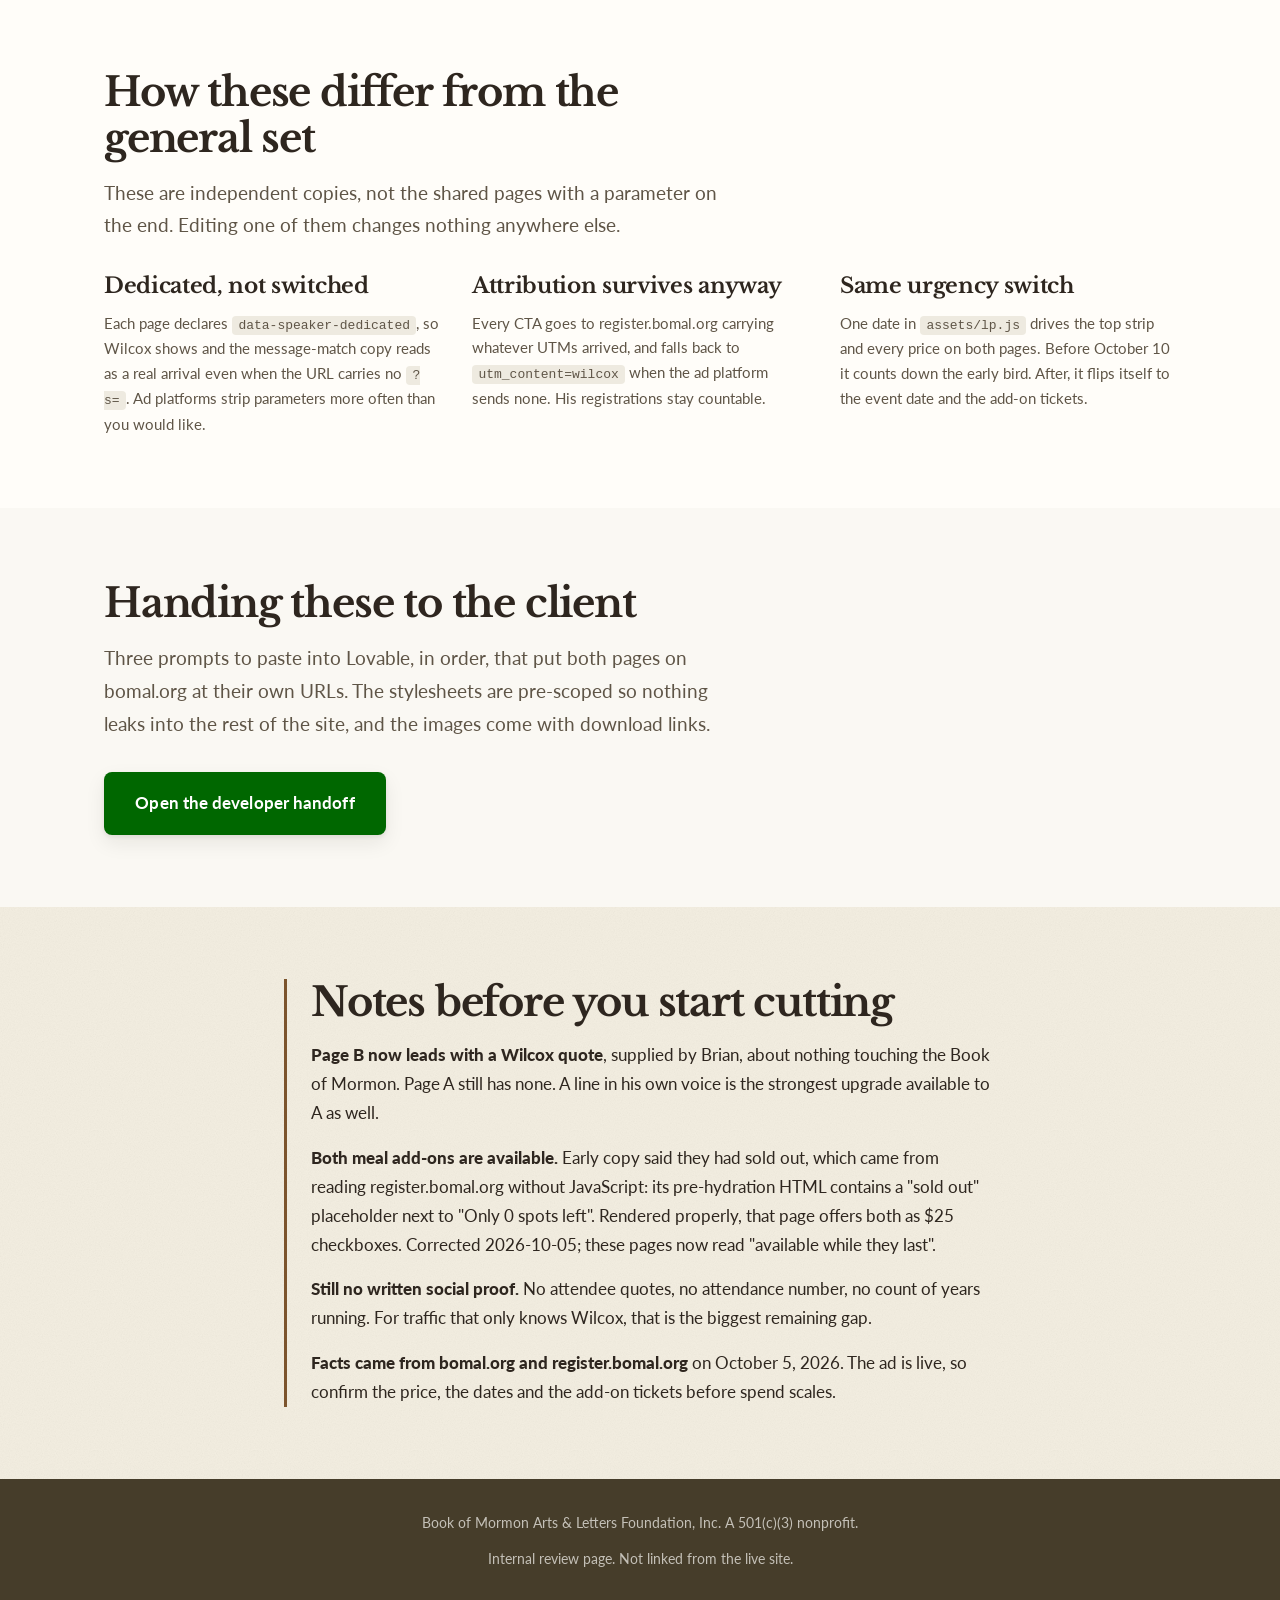
==== commit b93fed2c: "Fix a wrong claim about register.bomal.org The handoff and the hub both said the registration site s" ====
--- a/index.html
+++ b/index.html
@@ -251,11 +251,11 @@
           upgrade available to A as well.
         </p>
         <p>
-          <b>The banquet and box lunch are not sold out.</b> register.bomal.org said they were
-          when these pages were first written, and it went into the copy in nine places across
-          both repos. Corrected on 2026-10-05 to "available while they last". If the
-          registration site still shows them sold out, that is the thing to fix next.
-        </p>
+          <b>Both meal add-ons are available.</b> Early copy said they had sold out, which came
+          from reading register.bomal.org without JavaScript: its pre-hydration HTML contains a
+          "sold out" placeholder next to "Only 0 spots left". Rendered properly, that page
+          offers both as $25 checkboxes. Corrected 2026-10-05; these pages now read "available
+          while they last".</p>
         <p>
           <b>Still no written social proof.</b> No attendee quotes, no attendance number, no
           count of years running. For traffic that only knows Wilcox, that is the biggest
